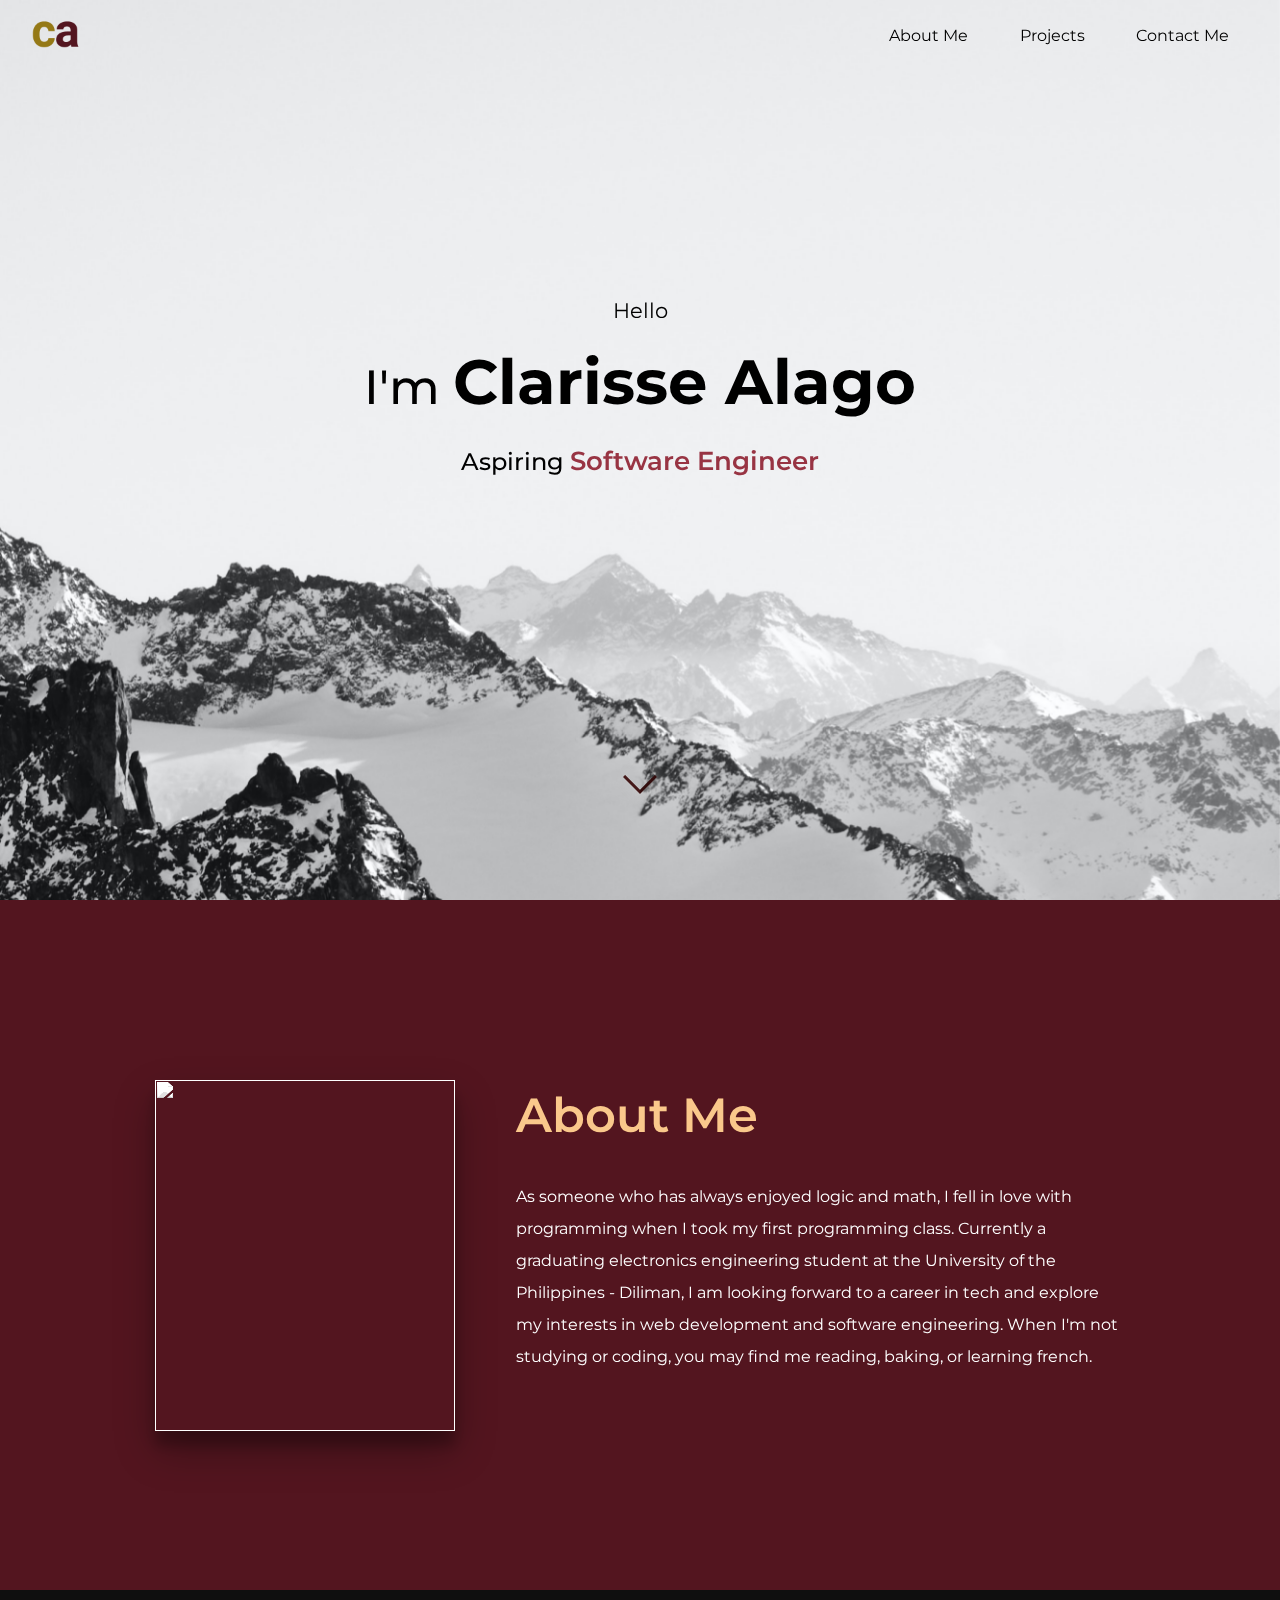
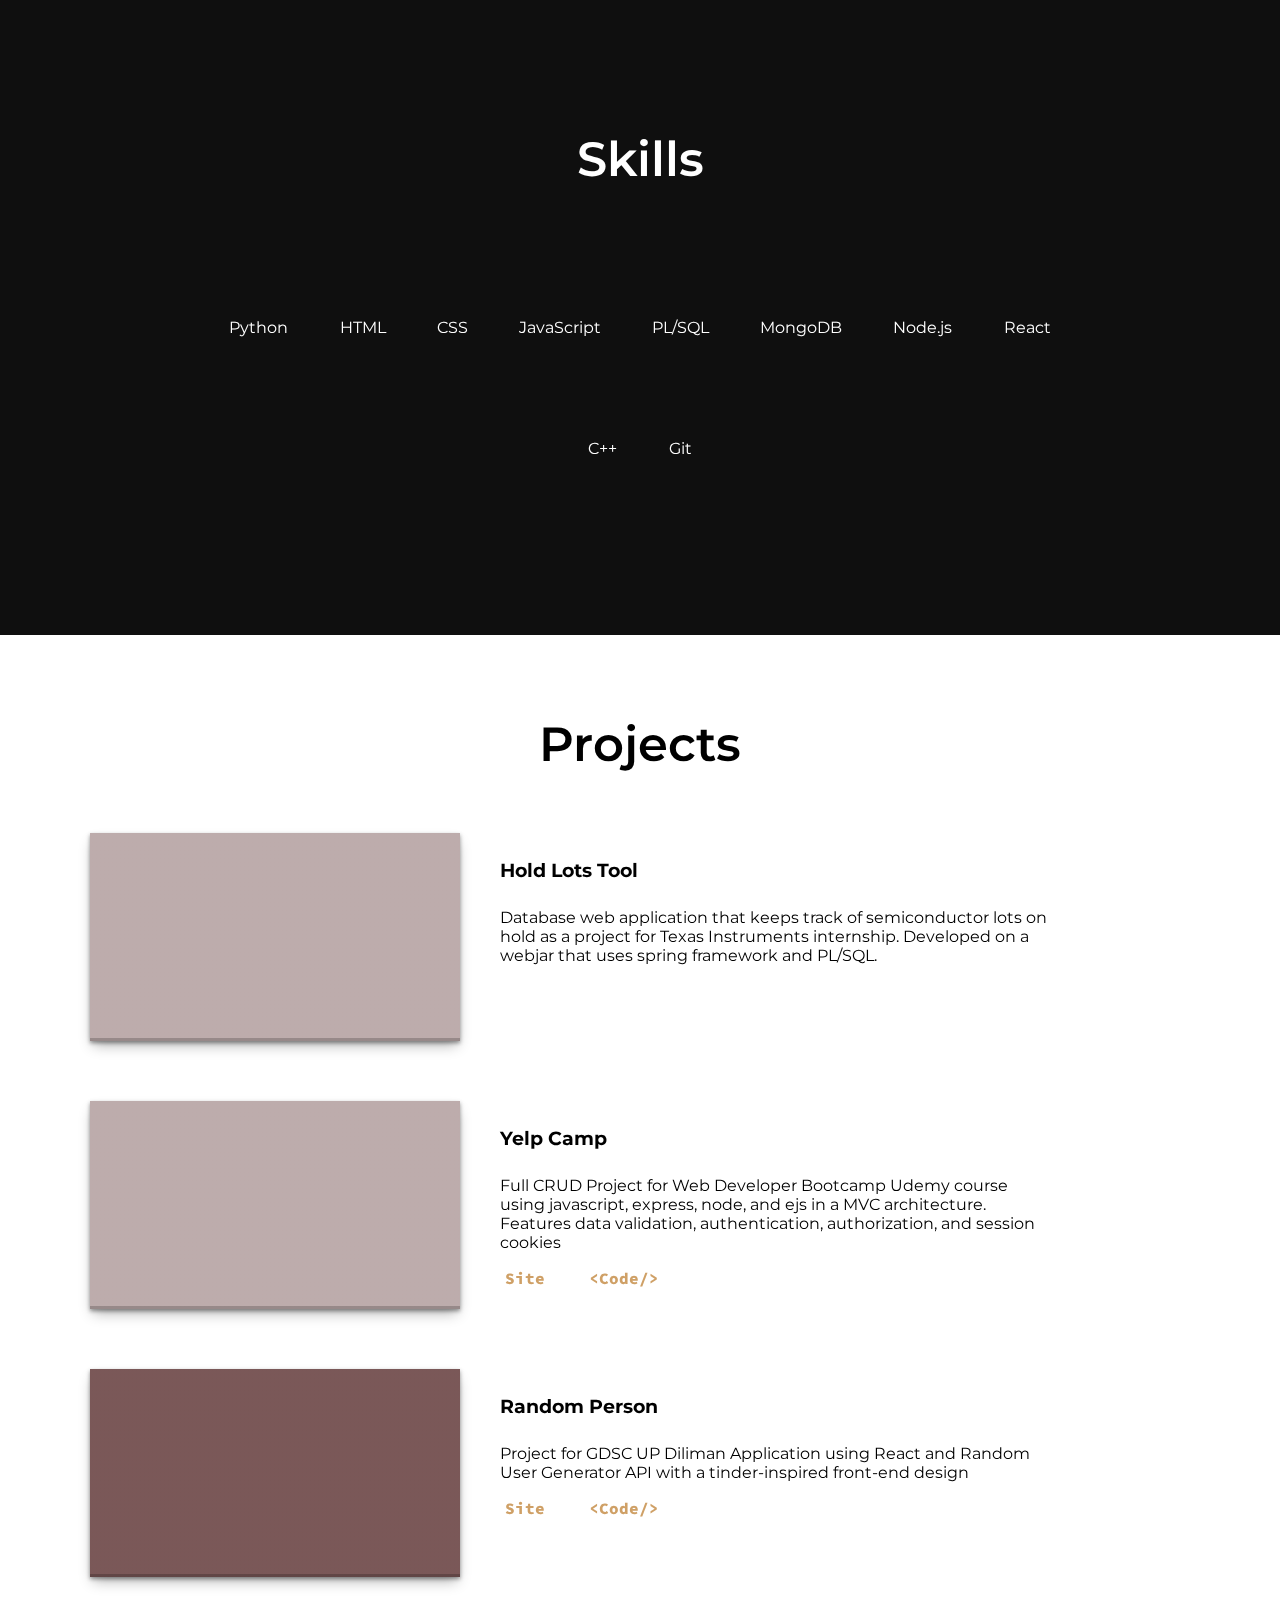
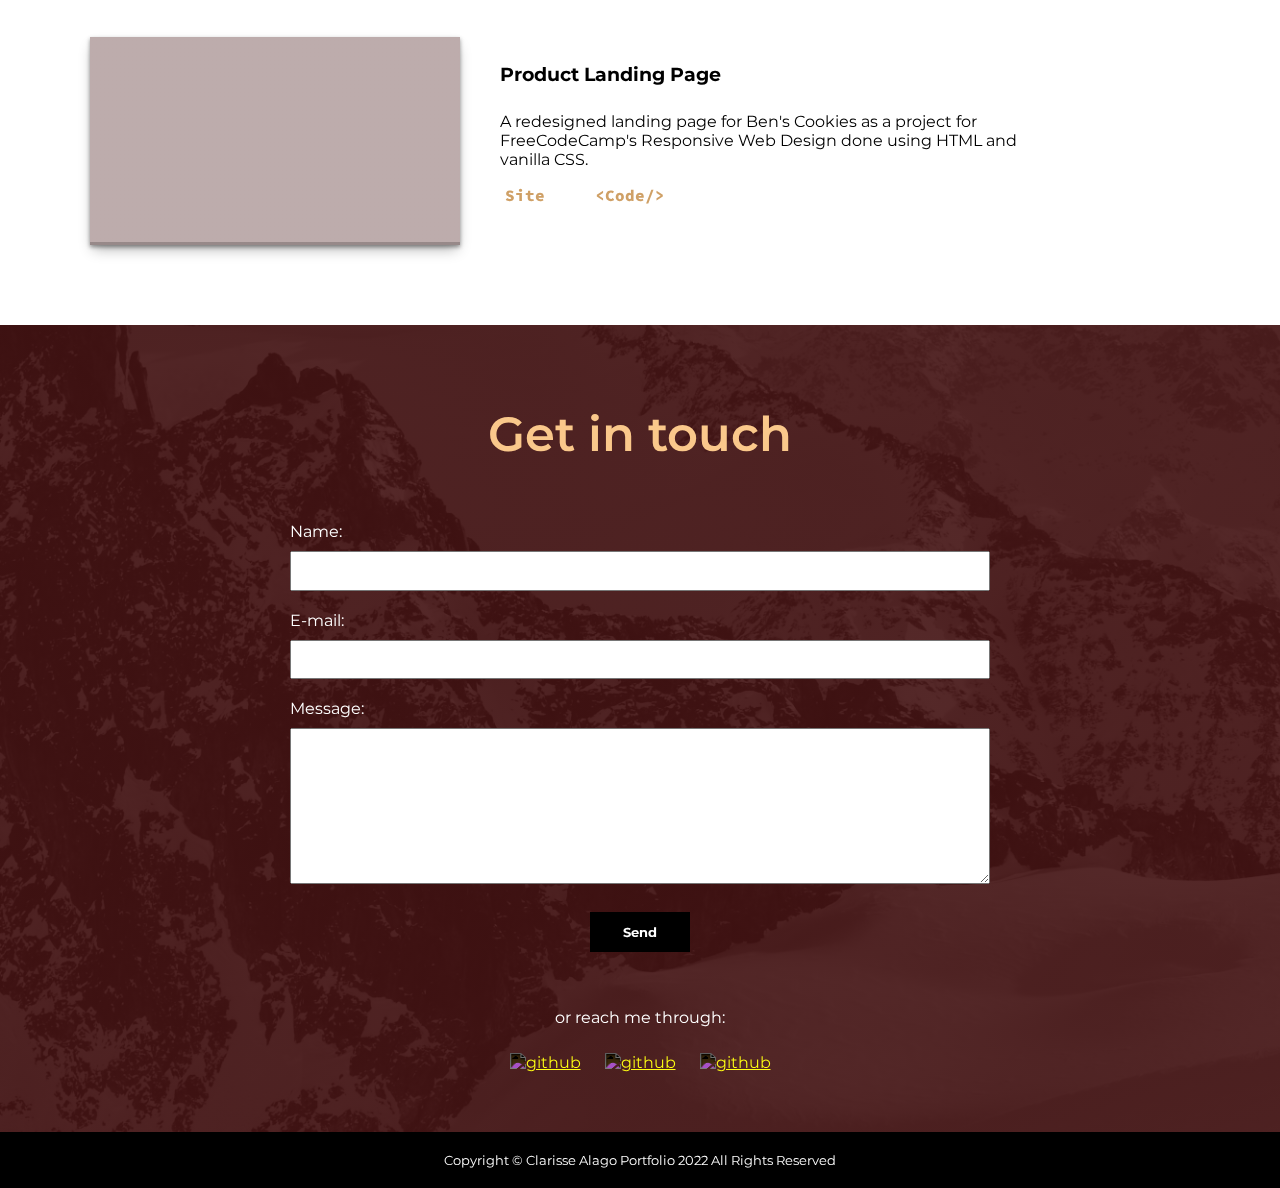
==== index.html @ f667397c "animation trial" ====
<!DOCTYPE html>
<html lang="en">
<head>
    <meta charset="UTF-8">
    <meta http-equiv="X-UA-Compatible" content="IE=edge">
    <meta name="viewport" content="width=device-width, initial-scale=1.0">

    <link rel="icon" href="imgs/logo.png">
    
    <link rel="stylesheet" href="style.css">
    
    <script src="https://cdn.jsdelivr.net/npm/vue/dist/vue.js"></script>
    <script src="https://unpkg.com/vue-observe-visibility/dist/vue-observe-visibility.min.js"></script>
    <link rel="stylesheet" href="https://cdnjs.cloudflare.com/ajax/libs/animate.css/3.7.2/animate.min.css">

    <title>Clarisse Alago</title>
    <script src="https://ajax.googleapis.com/ajax/libs/jquery/3.5.1/jquery.min.js"></script>
    <style>
        .visible { visibility: visible; }
        .invisible { visibility: hidden; }
    </style>
</head>
<body>
    
</div>
    
    <div id="loader" class="center"></div>
    <div id="welcome-img"></div>        
          <nav id="change">
            <a href="#welcome-section"><img src="imgs/logo.png" alt=""></a>
            <ul id="nav-links">
            
                <li><a href="#about-me" id ="#nav-recolor">About Me</a></li>
                <li><a href="#projects" >Projects</a></li>  
                <li><a href="#contact">Contact Me</a></li>
            </ul>
              
          </nav>



    <div id="welcome-section" class="main-div  ">
        <div class="text-wrapper flex-center text-center ">
            <p>Hello</p>
            <div  v-observe-visibility="{ callback: (isVisible, entry) => isViewableNow(isVisible, entry, 'a') }" :class="{ 'visible animated fadeIn': showAnimationFor.a, 'invisible': !showAnimationFor.a }">
            <h1 class="animate__animated animate__fadeIn" >I'm <strong>Clarisse Alago </strong></h1>
            <h3>Aspiring <span> Software Engineer </span> </h3>
        </div>
        </div>
        <a href="#about-me" id="arrow"><span id="span-arrow"></span></a> 
    </div>


    <div id="about-me" class="main-div flex-center">

        <div class="content-wrapper">

        <img src="imgs/me.png" alt="" id="about-pic">
        <div id="about-text">
            <h2> About Me </h2>
            <p>
                As someone who has always enjoyed logic and math, I fell in love with programming when I took my first programming class. Currently a graduating electronics engineering student at the University of the Philippines - Diliman, I am looking forward to a career in tech and explore my interests in web development and software engineering. When I'm not studying or coding, you may find me reading, baking, or learning french. 
            </p>
        </div>
        </div>
            

    </div>
    <div id="skills" class="main-div flex-center">
        <h2> Skills </h2>
        <div class="content-wrapper flex-center text-center">
        <div class="skill-card">
            <img src="imgs/python.png" alt="" class="skill-logo">
            <p>Python</p>
        </div>
        <div class="skill-card">
            <img src="imgs/html.png" alt="" class="skill-logo">
            <p>HTML</p>
        </div>
        <div class="skill-card">
            <img src="imgs/css.png" alt="" class="skill-logo">
            <p>CSS</p>
        </div>
        <div class="skill-card">
            <img src="imgs/javascript.png" alt="" class="skill-logo">
            <p>JavaScript</p>
        </div>
        <div class="skill-card">
            <img src="imgs/plsql.png" alt="" class="skill-logo">
            <p>PL/SQL</p>
        </div>
        <div class="skill-card">
            <img src="imgs/mongo.png" alt="" class="skill-logo">
            <p>MongoDB</p>
        </div>
        <div class="skill-card">
            <img src="imgs/nodejs.png" alt="" class="skill-logo">
            <p>Node.js</p>
        </div>
        <div class="skill-card">
            <img src="imgs/react.png" alt="" class="skill-logo">
            <p>React</p>
        </div>
        <div class="skill-card">
            <img src="imgs/cpp.png" alt="" class="skill-logo">
            <p>C++</p>
        </div>
        <div class="skill-card">
            <img src="imgs/git.png" alt="" class="skill-logo">
            <p>Git</p>
        </div>
    </div>

    </div>
    <div id="projects" class="main-div">
        <h2>Projects</h2>
        <div class="project-tile">
            <div class="project-pic" id="holdlots"></div>
           <!-- <img src="imgs/project/holdlots.PNG" alt="" class="project-photo"> -->
            
            <div class="project-desc">
                <h4> Hold Lots Tool </h4>
                <p> Database web application that keeps track of semiconductor lots on hold as a project for Texas Instruments internship. Developed on a webjar that uses spring framework and PL/SQL.</p>

            </div>
            
        </div>

        <div class="project-tile">
            <a href="https://sansrien-yelpcamp.herokuapp.com/" target="_blank" >
                <div class="project-pic" id="yelpcamp"></div>
                <!-- <img src="imgs/project/yelpcamp.PNG" class="project-photo" alt="">-->
            </a> 
            
            <div class="project-desc">
                <h4> Yelp Camp </h4>
                <p> Full CRUD Project for Web Developer Bootcamp Udemy course using javascript, express, node, and ejs in a MVC architecture. Features data validation, authentication, authorization, and session cookies </p>
                <a href="https://sansrien-yelpcamp.herokuapp.com/" class="project-link" target="_blank" > Site</a>
                <a href="https://github.com/sansrien/YelpCamp" class="project-link" target="_blank" > &lt;Code&#47;&gt; </a>
            </div>
            
        </div>

        <div class="project-tile">
            <a href="https://codepen.io/sansrien/full/xxLOOML"  target="_blank" >
                <div class="project-pic" id="randomperson"></div>
                <!-- <img src="imgs/project/randomperson.PNG" class="project-photo" alt=""> -->
            </a>
            
            <div class="project-desc">
                <h4> Random Person </h4>
                <p> Project for GDSC UP Diliman Application using React and Random User Generator API with a tinder-inspired front-end design  </p>
                <a href="https://sansrien-yelpcamp.herokuapp.com/" class="project-link" target="_blank" > Site</a>
                <a href="https://github.com/sansrien/tinder-random-person" class="project-link" target="_blank" > &lt;Code&#47;&gt; </a>

            </div>
            
        </div>

        <div class="project-tile">
            <a href="https://sansrien.github.io/landing-page/" target="_blank"  >
                <div class="project-pic" id="productlanding"></div>
                </a>
                <!-- <img src="imgs/project/productlanding.PNG"  class="project-photo" alt=""></a> -->
            
            <div class="project-desc">
                <h4> Product Landing Page </h4>
                <p> A redesigned landing page for Ben's Cookies as a project for FreeCodeCamp's Responsive Web Design done using HTML and vanilla CSS.  </p>
                <a href="https://sansrien.github.io/landing-page/" class="project-link" target="_blank" > Site </a>
                <a href="https://github.com/sansrien/landing-page" class="project-link" target="_blank" > &lt;Code&#47;&gt;</a>
            </div>
            
        </div>


        
    </div>
    <div id="contact" class="main-div flex-center" >
        <h2> Get in touch</h2>

        <form action="https://formspree.io/f/mrgjkyno" method="post">
            <div class="form-q">
            <label for="name">Name:</label>
            <input type="text" name="name" id="name" class="on-focus">
            </div>
            <div class="form-q">
            <label for="email">E-mail:</label>
            <input type="email" name="email" id="email" class="on-focus">
        </div>
        <div class="form-q" id="form-message">
            <label for="message"> Message:</label>
            <textarea name="message" id="message" cols="30" rows="10" class="on-focus"></textarea>
        </div>

        <button> Send </button>
    

        </form>
        <p> or reach me through:</p>
        <div>
            <a href="https://www.linkedin.com/in/clarissealago" target="_blank"><img class="logo" src="imgs/linkedin.png" alt="github"></a>
            <a href="https://github.com/sansrien" target="_blank"><img class="logo" src="imgs/github.png" alt="github"></a>
            <a href="mailto:clarissealago@gmail.com" target="_blank"><img class="logo" src="imgs/mail.png" alt="github"></a>
        
        </div>
        <footer> Copyright © Clarisse Alago Portfolio 2022 All Rights Reserved</footer>
        </div>
    
    <script src="https://ajax.googleapis.com/ajax/libs/jquery/3.5.1/jquery.min.js"></script>
    <script src="index.js"></script>
    <script src="animation.js"></script>

</body>
</html>
---- style.css ----
@import url('https://fonts.googleapis.com/css2?family=Montserrat:ital,wght@0,300;0,400;0,500;0,600;0,700;0,800;1,400;1,500;1,600;1,700;1,800&display=swap');
@import url('https://fonts.googleapis.com/css2?family=Source+Code+Pro:wght@500;600;700;800&display=swap');
html{
    scroll-behavior: smooth;
}
body{
    display: block;
    font-family: 'Montserrat', sans-serif;
    margin: 0;
    padding: 0;
}
.main-div{
    display: flex;
    flex-direction: column;
    align-items: center;
    min-height: 100vh;
}
.flex-center{
    display: flex;
    flex-direction: column;
    justify-content: center;
    align-items: center;
}
.text-center{
    text-align: center;
}
img{
    max-width: 100%;
}
#loader {
    border: 12px solid #f3f3f3;
    border-radius: 50%;
    border-top: 12px solid #444444;
    width: 70px;
    height: 70px;
    animation: spin 1s linear infinite;
    z-index: 1000;
}
  
@keyframes spin {
    100% {
        transform: rotate(360deg);
    }
}
  
.center {
    position: absolute;
    top: 0;
    bottom: 0;
    left: 0;
    right: 0;
    margin: auto;
}


nav {
    position: fixed;
    top: 0;
    width: 100vw;
    max-height: 30px;
    padding-top: 20px;
    display: flex;
    justify-content: space-between;
    align-items: center;
    
  }
nav ul{
    display: flex;
    justify-content: flex-end;
    align-items: center;
}
nav li{
    list-style-type: none;
    margin-right: 4vw;
    
}
nav a{
    color: black;
    text-decoration: none;
    font-weight: 7600;
}
nav a:hover{
    border-bottom: #d1bb7f 5px solid;
}
nav img{
    max-height: 50px;
    align-self: flex-start;
    margin-left: 30px;
}




#welcome-section{
    /* background-image: url("imgs/bg1.jpg");
    background-position-y: 10%;
    background-size: 2000px;
    background-repeat: no-repeat; */
    color:black;
    /* background-size: cover;  */

}
    #welcome-section .text-wrapper{
        margin-top: 27vh;
    }
    #welcome-section p{
        margin-top: 10%;
        font-weight: 400;
        font-size: 1.3em;
    }
    h1{
        margin-top:0;
        margin-bottom: 0;
        font-size: 3em;
        font-weight: 500;
    }
    h1 strong{
        font-size:1.3em;
    }
    h3{
        font-weight: 500;
        font-size: 1.5em;
    }
    h3 span{
        font-weight: 600;
        font-size: 1.1em;
        color:rgb(207, 160, 102);
        color:#983443;
    }
    #welcome-img{
        position: fixed;
        right: 0;
        left: 0;
        top: 0;
        width: 100vw;
        height: 100vh;
        background-image: url("imgs/bg1.jpg");
        background-position-y: 10%;
        background-size: 2000px;
         background-repeat: no-repeat;
         z-index: -1;
      }
h2{
    font-size: 3em;
    font-weight:600 ;
}
    #arrow{
        margin-top: 85vh;
        color:white;
        position: absolute;
    }

    #span-arrow {
        position: absolute;
        width: 24px;
        height: 24px;
        margin-left: -12px;
        border-left: 3px solid rgb(68, 24, 24);
        border-bottom: 3px solid rgb(51, 13, 13);
        -webkit-transform: rotate(-45deg);
        transform: rotate(-45deg);
        box-sizing: border-box;
        box-shadow: rgba(204, 204, 204, 0.644) 0px 4px 12px;
    }
    #arrow:hover{
        margin-top: 84.5vh;
    }






#about-me{
    background-color:#53151f;
    color: white;
    min-height: 70vh;
    padding:20px;
    margin-bottom: 0;
    border: #53151f solid 10px;

}
    #about-me .content-wrapper{
        display: flex;
        flex-direction: row;
        justify-content: center;
        flex-wrap: wrap;

    }
    #about-me h2{
        margin-bottom: 50px;
        color: rgb(250, 200, 139);
    }
    #about-pic{
        width: 300px;
        height: 351px;
        margin-right: 5%;
        margin-top: 20px;
        box-shadow: rgba(0, 0, 0, 0.3) 0px 19px 38px, rgba(0, 0, 0, 0.22) 0px 15px 12px;
        filter: brightness(150%) grayscale(100) contrast(110%);
    }
    #about-pic:hover{
        filter: none;
    }
    #about-text{
        width: 50%;
        line-height: 200%;
        margin-top: 0;
    }

#skills{
    background-color: rgb(15, 15, 15);
    margin-top: 0;
    justify-content: start;
    color: white;
    padding-top: 100px;
    max-height: 100vh;
    min-height: 0;
    padding-bottom: 15vh;
    
}
    #skills .content-wrapper{
        margin-top: 30px;
        flex-direction: row;
        flex-wrap: wrap;
        padding: 0 20vh;
        max-height: 80vh;
    }
    .skill-card{
        max-width:120px;
        margin: 2vw;
        flex-shrink: 5;
    }
    .skill-logo{
        filter: sepia(100);
    }
    .skill-card:hover{
        max-width:130px;
    }
    .skill-logo:hover{
        filter: none;
    }

#projects{
    color: black;
    padding-top: 20px;
    background-color: white;
    /* align-items: flex-start; */
    padding:40px;
}
    #projects h2{
        align-self: center;
    }

    #projects h4{
        font-size: larger;
    }
    .project-tile{
        display: flex;
        max-width: 1100px;
        margin: 20px;
        margin-bottom: 40px;
        flex-wrap: wrap;
    }

    .project-photo{
        max-width:370px;
        margin-right: 40px;
        box-shadow: rgba(0, 0, 0, 0.4) 0px 2px 4px, rgba(0, 0, 0, 0.3) 0px 7px 13px -3px, rgba(0, 0, 0, 0.2) 0px -3px 0px inset;
    }
    .project-pic{
        min-width:370px;
        min-height:208px;
        margin-right: 40px;
        box-shadow: rgba(0, 0, 0, 0.4) 0px 2px 4px, rgba(0, 0, 0, 0.3) 0px 7px 13px -3px, rgba(0, 0, 0, 0.2) 0px -3px 0px inset;

    }
    .project-pic:hover{
        min-width: 450px;
        min-height:253px;
        flex-shrink: 2;
    }
    #holdlots{
        background:linear-gradient(0deg, rgba(66, 17, 17, 0.35),rgba(66, 17, 17, 0.35)), url("imgs/project/holdlots.PNG");
        background-size: cover;
    }
    #holdlots:hover{
        background:url("imgs/project/holdlots.PNG");
        background-size: cover;
    }

    #yelpcamp{
        background:linear-gradient(0deg, rgba(66, 17, 17, 0.35),rgba(66, 17, 17, 0.35)), url("imgs/project/yelpcamp.PNG");
        background-size: cover;
    }
    #yelpcamp:hover{
        background:url("imgs/project/yelpcamp.PNG");
        background-size: cover;
    }

    #randomperson{
        background:linear-gradient(0deg, rgba(66, 17, 17, 0.7),rgba(66, 17, 17, 0.7)), url("imgs/project/randomperson.PNG");
        background-size: cover;
    }
    #randomperson:hover{
        background:url("imgs/project/randomperson.PNG");
        background-size: cover;
    }
    #productlanding{
        background:linear-gradient(0deg, rgba(66, 17, 17, 0.35),rgba(66, 17, 17, 0.35)), url("imgs/project/productlanding.PNG");
        background-size: contain;
        background-position: center;
        background-repeat: no-repeat;
    }
    #productlanding:hover{
        background:url("imgs/project/productlanding.PNG");
        background-size: cover;
        background-position: center;
        background-repeat: no-repeat;
    }

    .project-photo:hover{
        border:#d1bb7f solid 10px;
    }
    .project-desc{
        max-width: 50%;
        min-width: 20%;
    }
    .project-link{
        text-decoration: none;
        font-family: 'Source Code Pro', monospace;
        font-weight: 800;
        margin-right: 30px;
        /* color: #b93e51; */
        color:rgb(207, 160, 102);
        padding:5px;
        
        
    }
    .project-link:hover{
        border-radius: 10px;
        background-color: rgba(219, 217, 217, 0.336);
    }

#contact{
    background:linear-gradient(0deg, rgba(66, 17, 17, 0.9), rgba(66, 17, 17, 0.9)), url("imgs/bg1.jpg");
    background-position-y: 50%;
    background-size: 2000px;
    background-repeat: no-repeat;
    color:white;
    justify-content: space-between;
    min-height: 80vh;
    padding-top: 40px;

}
#contact h2{
    color: rgb(250, 200, 139);
}

form{
    display: flex;
    flex-direction: column;
    justify-content:space-evenly ;
    width:700px;
}
.form-q{
    display: flex;
    flex-direction: column;
    margin-top:20px;
}
label{
    margin-bottom: 10px;
}
input{
    height:2.5em;
}
.on-focus:focus{
    outline-color:rgb(194, 126, 42);
}
button{
    margin-top: 28px;
    width: 100px;
    align-self: center;
    margin-bottom: 40px;
    border-radius: 0;
    border: none;
    padding: 12px;
    font-family: 'Montserrat', sans-serif;
    font-weight: 700;
    background-color: black;
    color: white;
}

button:hover{
    cursor: pointer;
    background-color: white;
    color: #53151f;
}

.logo{
    width: 50px;
    margin: 10px;
    filter: invert(100);
  }
  
  .logo:hover{
    filter: none;
  }

  footer{
      margin-top: 50px;
      padding-top: 20px;
      text-align: center;
      padding-bottom: 20px;
      font-size: smaller;
      background-color: black;
      width: 100vw;


  }
@media screen and (max-width:1200px) {
    #skills .content-wrapper{
        padding: 0;
    }
    .skill-card{
        max-width:100px;
        
    
    }
    .skill-card:hover{
        max-width:110px;
    }
}
@media screen and (max-width: 950px) {

    .project-pic{
        min-width:250px !important; 
        margin-right: 20px;
    }
    form{
        width: 300px;
    }
}

@media screen and (max-width: 700px) {
    #projects{
        display: flex;
        justify-content: center;
        align-items: center;
    }
    .project-tile{
        align-self: center;
        flex-direction: column;
        justify-content: center;
    }
    .project-photo{
        min-height:140px !important;
    }
    .project-desc{
        max-width: 95vw !important;
    }
    #about-text{
        text-align: center;
        width:90%;
        line-height: 120%;
    }
    #about-text p{
        font-size: 0.93em;
        text-align: justify;
    }
    #about-pic{
        max-width: 200px !important;
        max-height: 234px !important;
    }  
}
@media screen and (max-width:650px) {
    #skills .content-wrapper{
        padding: 0;
    }
    .skill-card{
        max-width:65px;
    }
    .skill-card:hover{
        max-width:100px;
    }
}
@media screen and (max-width: 600px) {
    h1{
        font-size: 1.8em;
    }

    #welcome-section h3{
        font-size: 1em;
    }
    #hello{
        font-size: 1em;
    }
    h2{
        font-size: 2em;
    }
}
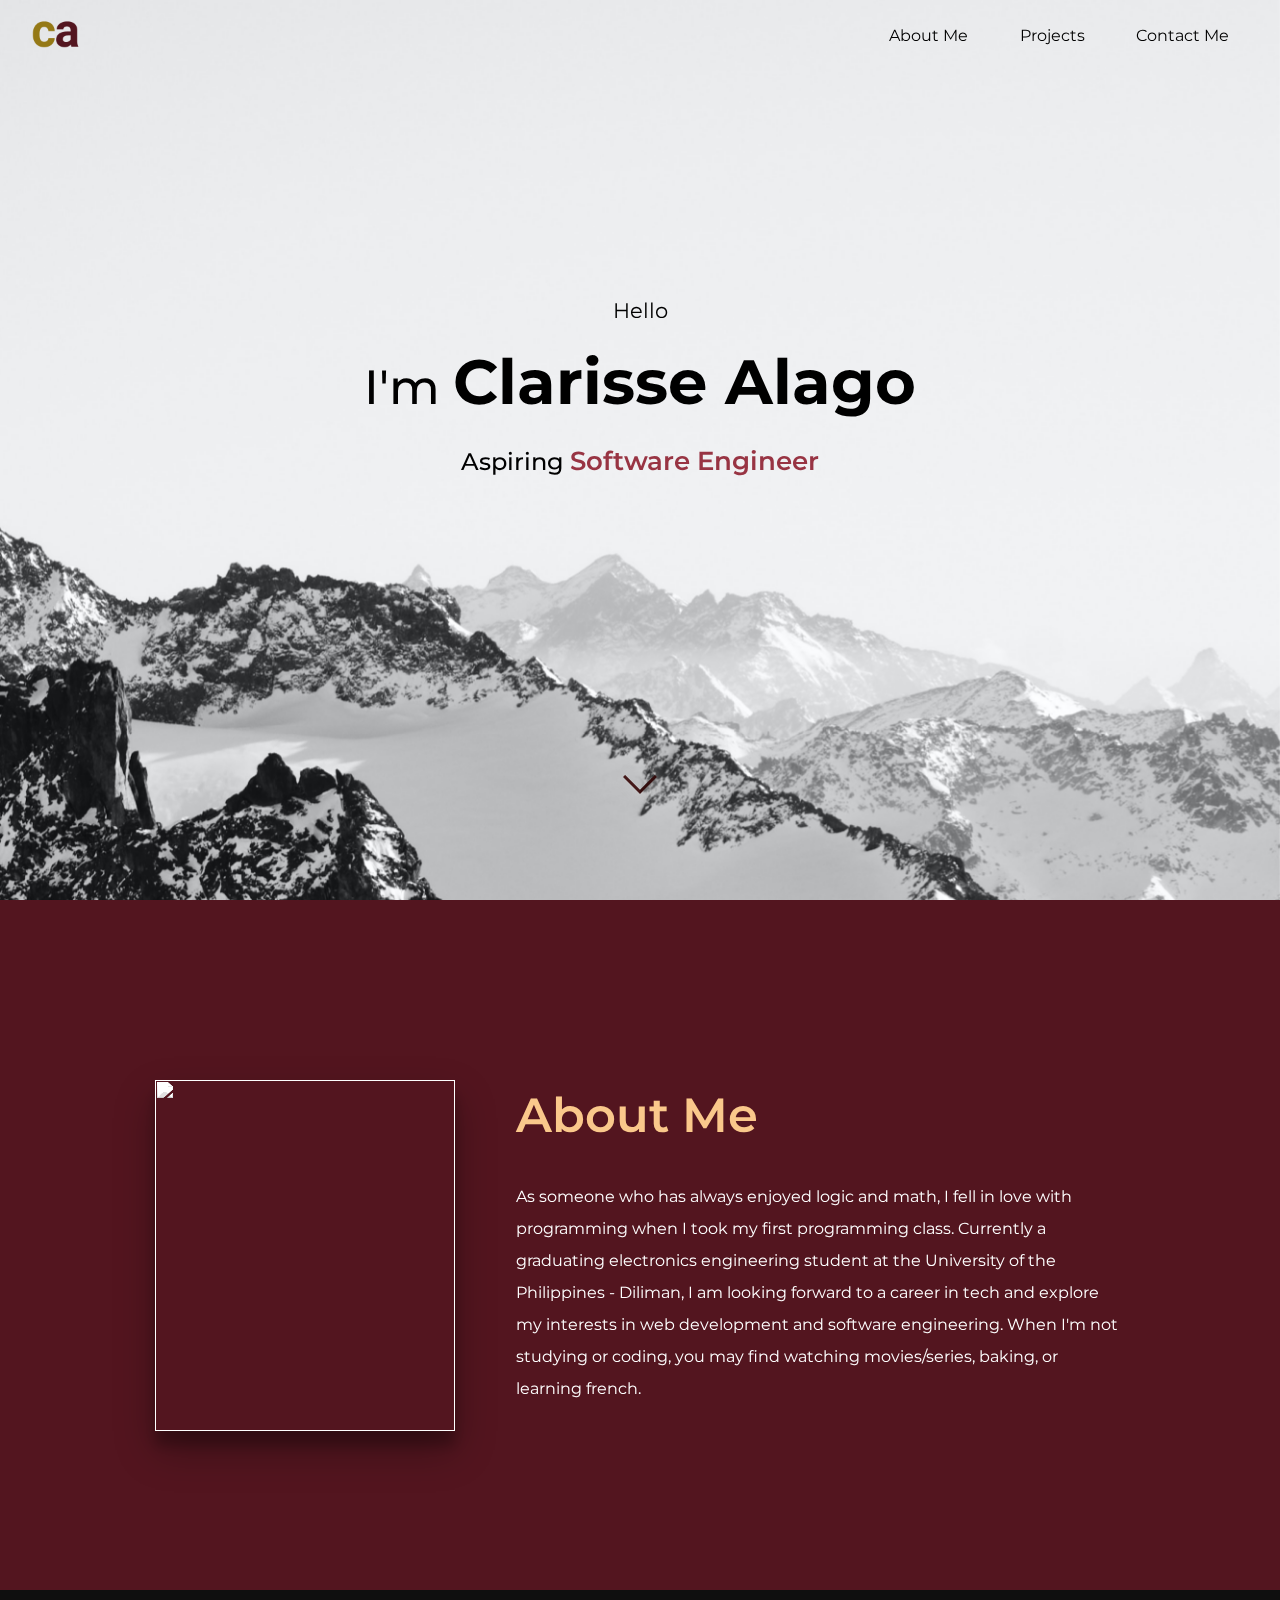
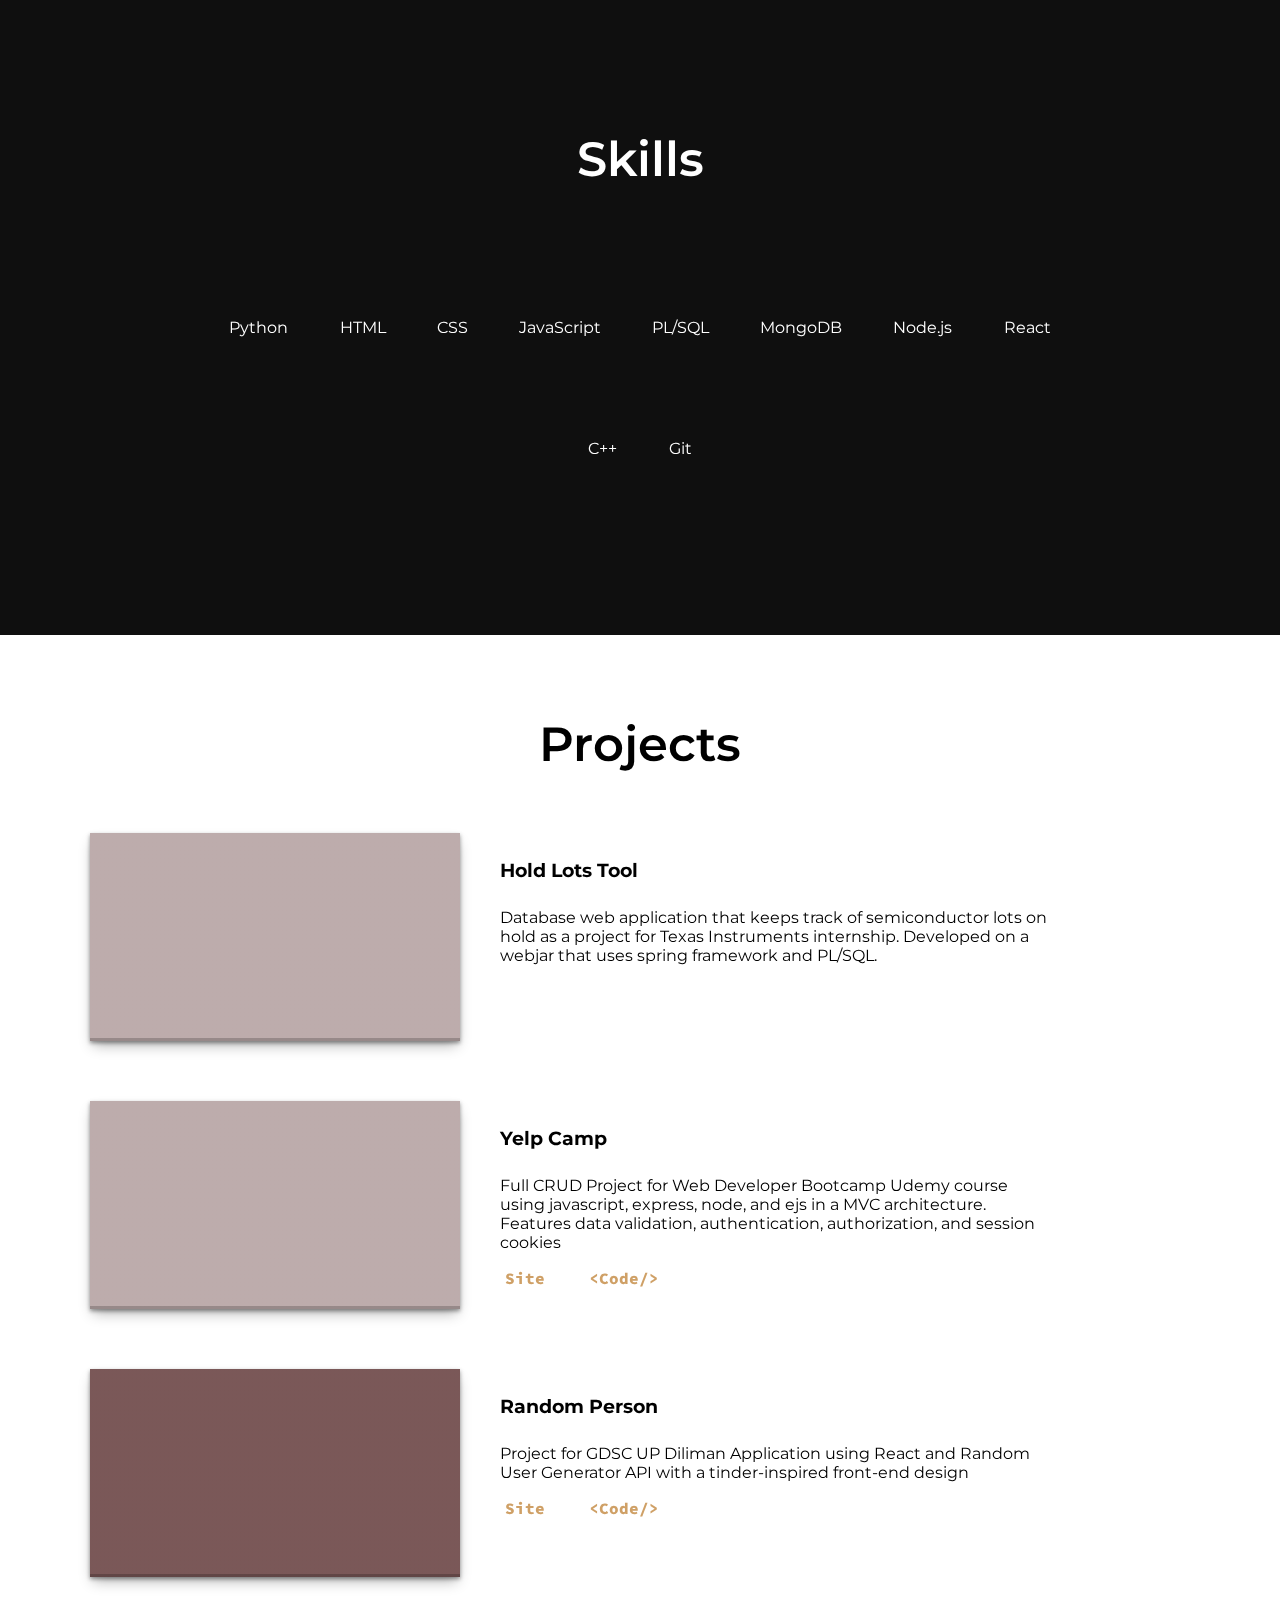
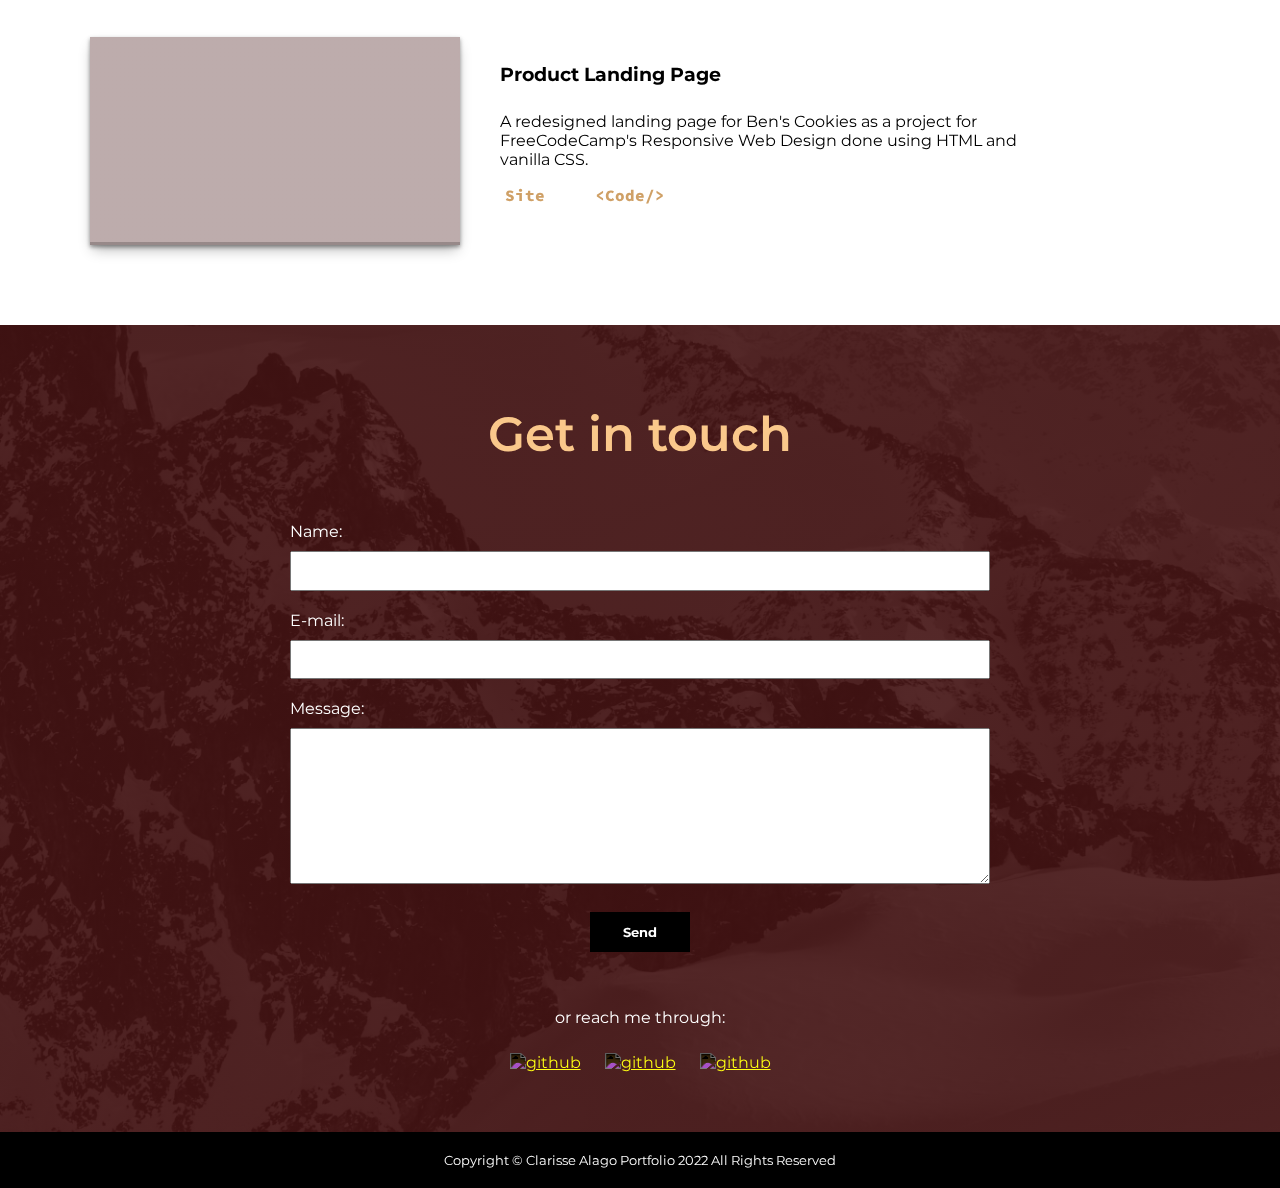
==== commit 20e4e1ed: "animations" ====
--- a/index.html
+++ b/index.html
@@ -12,9 +12,10 @@
     <script src="https://cdn.jsdelivr.net/npm/vue/dist/vue.js"></script>
     <script src="https://unpkg.com/vue-observe-visibility/dist/vue-observe-visibility.min.js"></script>
     <link rel="stylesheet" href="https://cdnjs.cloudflare.com/ajax/libs/animate.css/3.7.2/animate.min.css">
-
+    <link rel="stylesheet" href="animationextra.css">
     <title>Clarisse Alago</title>
     <script src="https://ajax.googleapis.com/ajax/libs/jquery/3.5.1/jquery.min.js"></script>
+    <script src="loader.js"></script>
     <style>
         .visible { visibility: visible; }
         .invisible { visibility: hidden; }
@@ -23,8 +24,9 @@
 <body>
     
 </div>
-    
+    <div id="loader-container">
     <div id="loader" class="center"></div>
+    </div>
     <div id="welcome-img"></div>        
           <nav id="change">
             <a href="#welcome-section"><img src="imgs/logo.png" alt=""></a>
@@ -55,11 +57,11 @@
 
         <div class="content-wrapper">
 
-        <img src="imgs/me.png" alt="" id="about-pic">
-        <div id="about-text">
+        <img src="imgs/me.png" alt="" id="about-pic" v-observe-visibility="{ callback: (isVisible, entry) => isViewableNow(isVisible, entry, 'a'), once:true }" :class="{ 'visible animated fadeInLeft': showAnimationFor.a, 'invisible': !showAnimationFor.a }">
+        <div id="about-text" v-observe-visibility="{ callback: (isVisible, entry) => isViewableNow(isVisible, entry, 'a'), once:true }" :class="{ 'visible animated fadeInRight': showAnimationFor.a, 'invisible': !showAnimationFor.a }">
             <h2> About Me </h2>
             <p>
-                As someone who has always enjoyed logic and math, I fell in love with programming when I took my first programming class. Currently a graduating electronics engineering student at the University of the Philippines - Diliman, I am looking forward to a career in tech and explore my interests in web development and software engineering. When I'm not studying or coding, you may find me reading, baking, or learning french. 
+                As someone who has always enjoyed logic and math, I fell in love with programming when I took my first programming class. Currently a graduating electronics engineering student at the University of the Philippines - Diliman, I am looking forward to a career in tech and explore my interests in web development and software engineering. When I'm not studying or coding, you may find watching movies/series, baking, or learning french. 
             </p>
         </div>
         </div>
@@ -68,7 +70,7 @@
     </div>
     <div id="skills" class="main-div flex-center">
         <h2> Skills </h2>
-        <div class="content-wrapper flex-center text-center">
+        <div class="content-wrapper flex-center text-center" v-observe-visibility="{ callback: isViewableNow, once: true }" :class="{ 'visible animated fadeIn': showAnimation, 'invisible': !showAnimation }">
         <div class="skill-card">
             <img src="imgs/python.png" alt="" class="skill-logo">
             <p>Python</p>
@@ -114,7 +116,7 @@
     </div>
     <div id="projects" class="main-div">
         <h2>Projects</h2>
-        <div class="project-tile">
+        <div class="project-tile" v-observe-visibility="{ callback: (isVisible, entry) => isViewableNow(isVisible, entry, 'a'), once:true }" :class="{ 'visible animated slideInRight': showAnimationFor.a, 'invisible': !showAnimationFor.a }">
             <div class="project-pic" id="holdlots"></div>
            <!-- <img src="imgs/project/holdlots.PNG" alt="" class="project-photo"> -->
             
@@ -126,7 +128,7 @@
             
         </div>
 
-        <div class="project-tile">
+        <div class="project-tile" v-observe-visibility="{ callback: (isVisible, entry) => isViewableNow(isVisible, entry, 'b'), once:true }" :class="{ 'visible animated slideInLeft': showAnimationFor.b, 'invisible': !showAnimationFor.b }">
             <a href="https://sansrien-yelpcamp.herokuapp.com/" target="_blank" >
                 <div class="project-pic" id="yelpcamp"></div>
                 <!-- <img src="imgs/project/yelpcamp.PNG" class="project-photo" alt="">-->
@@ -141,7 +143,7 @@
             
         </div>
 
-        <div class="project-tile">
+        <div class="project-tile"  v-observe-visibility="{ callback: (isVisible, entry) => isViewableNow(isVisible, entry, 'c'), once:true }" :class="{ 'visible animated slideInRight': showAnimationFor.c, 'invisible': !showAnimationFor.c }">
             <a href="https://codepen.io/sansrien/full/xxLOOML"  target="_blank" >
                 <div class="project-pic" id="randomperson"></div>
                 <!-- <img src="imgs/project/randomperson.PNG" class="project-photo" alt=""> -->
@@ -157,7 +159,7 @@
             
         </div>
 
-        <div class="project-tile">
+        <div class="project-tile" v-observe-visibility="{ callback: (isVisible, entry) => isViewableNow(isVisible, entry, 'd'), once:true }" :class="{ 'visible animated slideInLeft': showAnimationFor.d, 'invisible': !showAnimationFor.d }">
             <a href="https://sansrien.github.io/landing-page/" target="_blank"  >
                 <div class="project-pic" id="productlanding"></div>
                 </a>
@@ -176,9 +178,9 @@
         
     </div>
     <div id="contact" class="main-div flex-center" >
-        <h2> Get in touch</h2>
-
-        <form action="https://formspree.io/f/mrgjkyno" method="post">
+        <h2 v-observe-visibility="{ callback: isViewableNow, once: true }" :class="{ 'visible animated fadeIn': showAnimation, 'invisible': !showAnimation }"> Get in touch</h2>
+
+        <form action="https://formspree.io/f/mrgjkyno" method="post" v-observe-visibility="{ callback: isViewableNow, once: true }" :class="{ 'visible animated fadeIn': showAnimation, 'invisible': !showAnimation }">
             <div class="form-q">
             <label for="name">Name:</label>
             <input type="text" name="name" id="name" class="on-focus">
--- a/style.css
+++ b/style.css
@@ -26,6 +26,11 @@
 }
 img{
     max-width: 100%;
+}
+#loader-container{
+    width: 100vw;
+    height:100vh;
+    background-color: white;
 }
 #loader {
     border: 12px solid #f3f3f3;
--- a/animationextra.css
+++ b/animationextra.css
@@ -0,0 +1,10 @@
+.fadeInLeft{
+    -webkit-animation-duration: 0.8s;
+}
+
+.fadeInRight{
+    -webkit-animation-duration: 0.8s;
+}
+#contact .fadeIn{
+    -webkit-animation-delay: 1s;
+}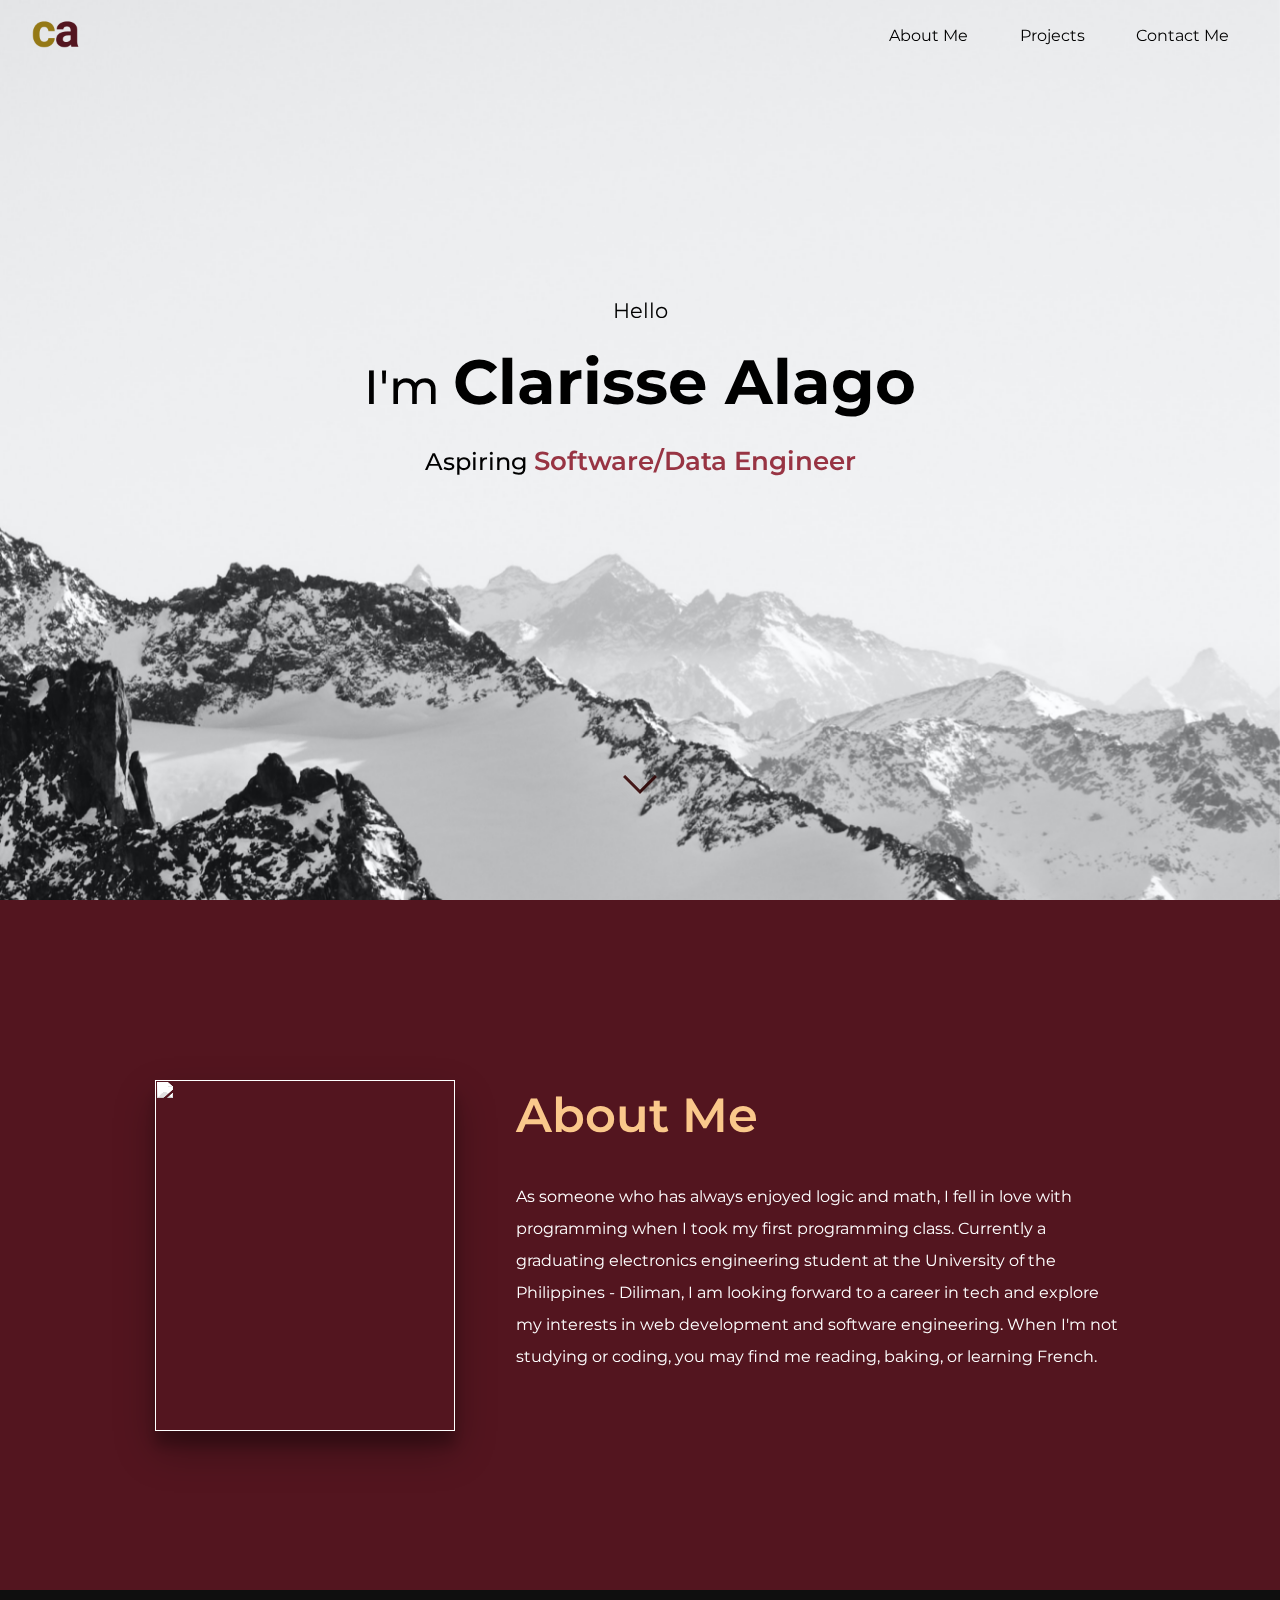
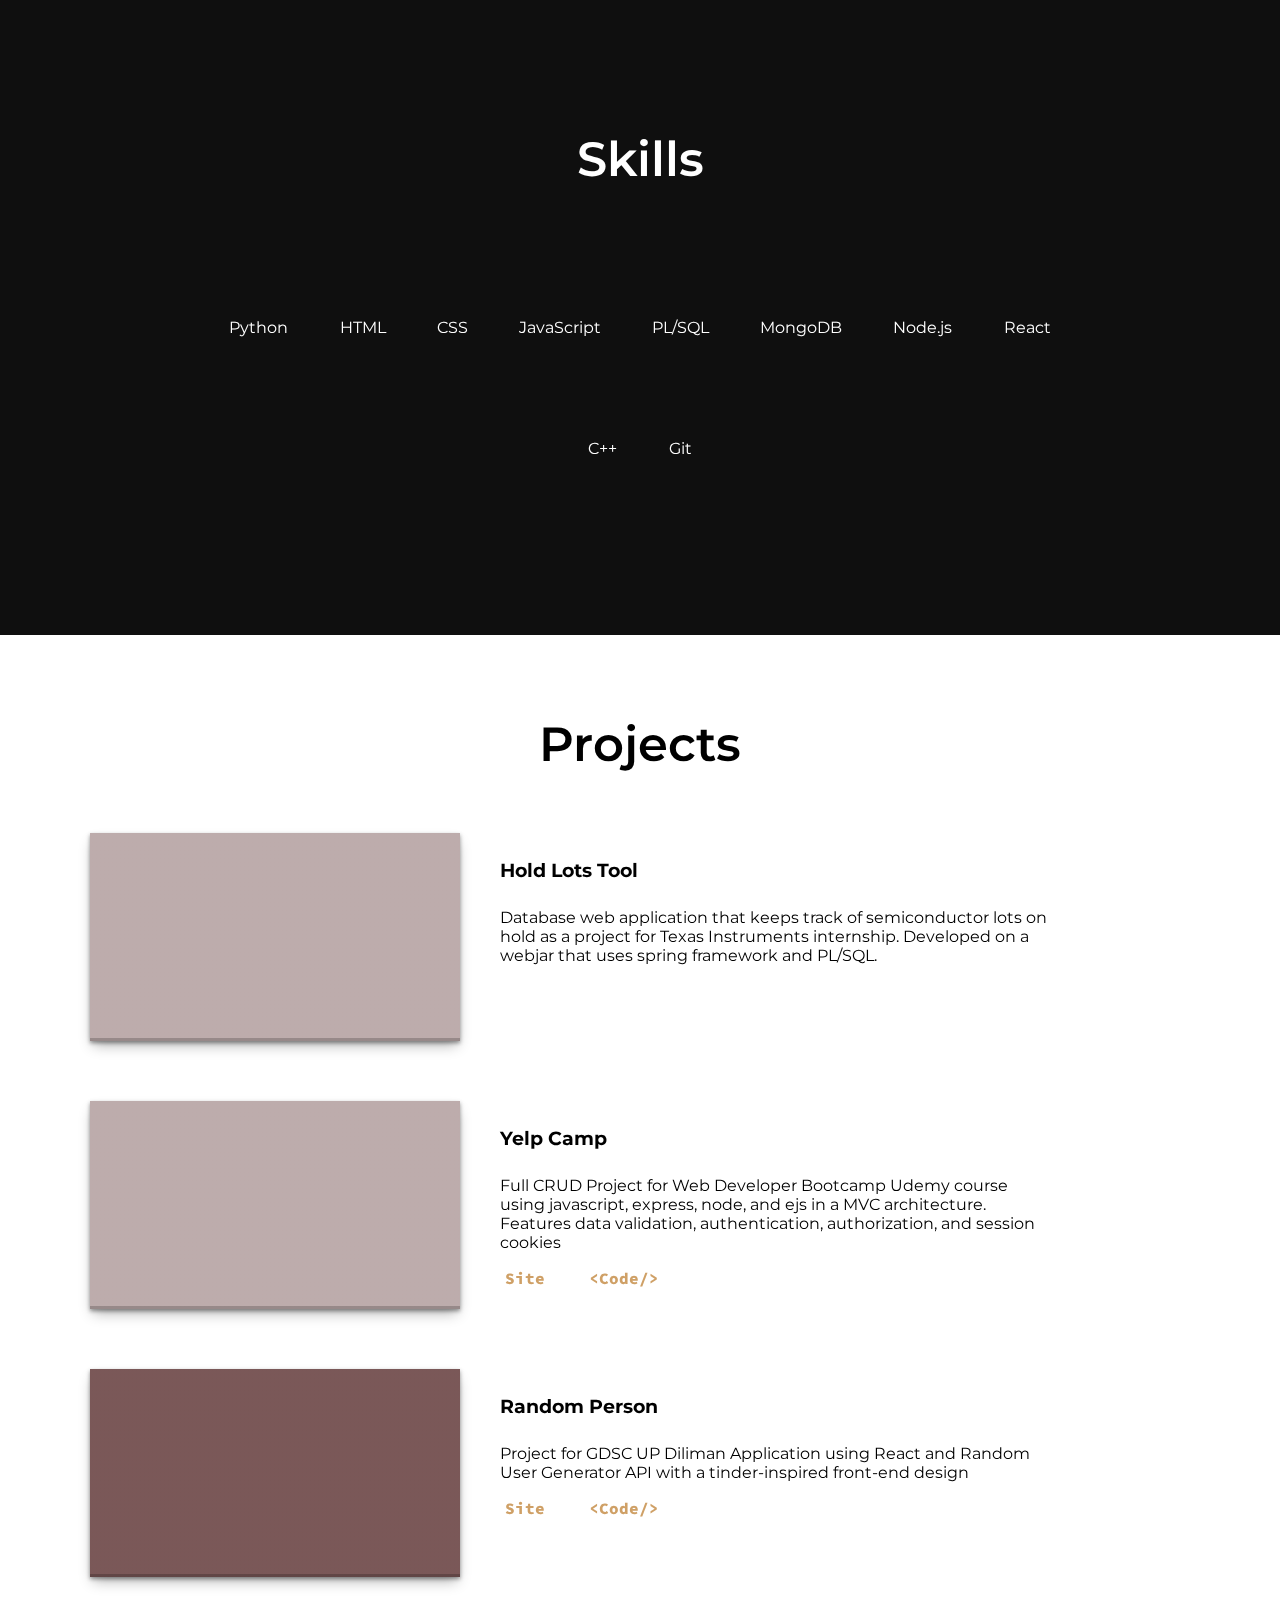
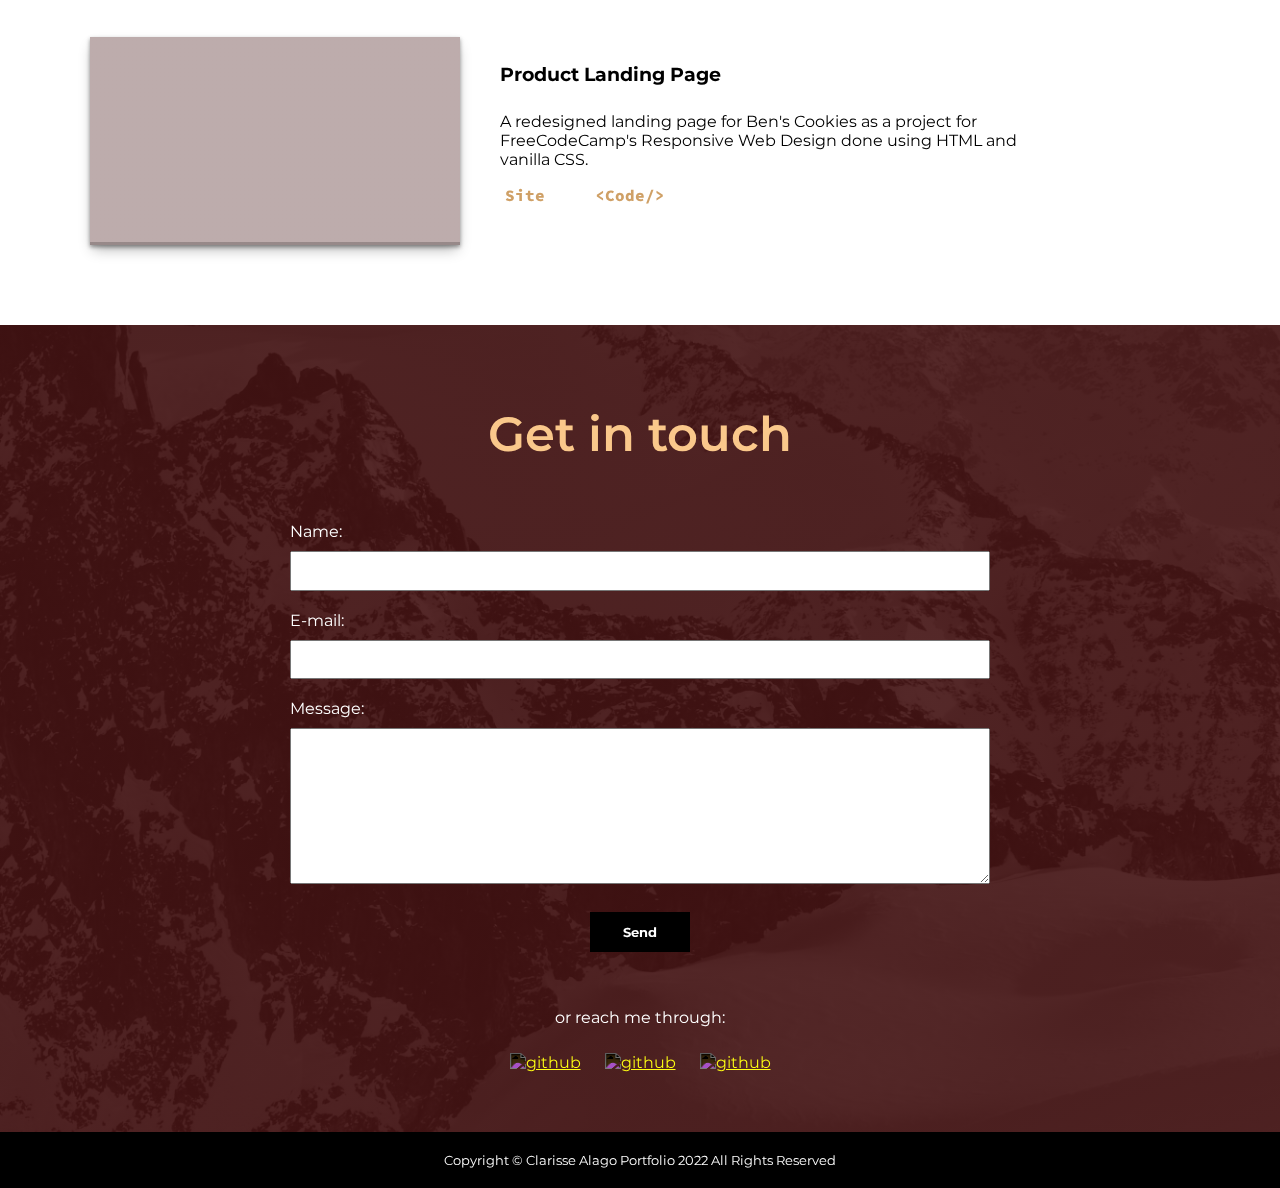
==== commit a9a9e841: "Update index.html" ====
--- a/index.html
+++ b/index.html
@@ -4,7 +4,7 @@
     <meta charset="UTF-8">
     <meta http-equiv="X-UA-Compatible" content="IE=edge">
     <meta name="viewport" content="width=device-width, initial-scale=1.0">
-
+    <meta name="description" content="Portfolio Website by Clarisse Alago ">
     <link rel="icon" href="imgs/logo.png">
     
     <link rel="stylesheet" href="style.css">
@@ -15,7 +15,7 @@
     <link rel="stylesheet" href="animationextra.css">
     <title>Clarisse Alago</title>
     <script src="https://ajax.googleapis.com/ajax/libs/jquery/3.5.1/jquery.min.js"></script>
-    <script src="loader.js"></script>
+    <script src="javascript/loader.js"></script>
     <style>
         .visible { visibility: visible; }
         .invisible { visibility: hidden; }
@@ -46,7 +46,7 @@
             <p>Hello</p>
             <div  v-observe-visibility="{ callback: (isVisible, entry) => isViewableNow(isVisible, entry, 'a') }" :class="{ 'visible animated fadeIn': showAnimationFor.a, 'invisible': !showAnimationFor.a }">
             <h1 class="animate__animated animate__fadeIn" >I'm <strong>Clarisse Alago </strong></h1>
-            <h3>Aspiring <span> Software Engineer </span> </h3>
+            <h3>Aspiring <span> Software/Data Engineer </span> </h3>
         </div>
         </div>
         <a href="#about-me" id="arrow"><span id="span-arrow"></span></a> 
@@ -61,7 +61,7 @@
         <div id="about-text" v-observe-visibility="{ callback: (isVisible, entry) => isViewableNow(isVisible, entry, 'a'), once:true }" :class="{ 'visible animated fadeInRight': showAnimationFor.a, 'invisible': !showAnimationFor.a }">
             <h2> About Me </h2>
             <p>
-                As someone who has always enjoyed logic and math, I fell in love with programming when I took my first programming class. Currently a graduating electronics engineering student at the University of the Philippines - Diliman, I am looking forward to a career in tech and explore my interests in web development and software engineering. When I'm not studying or coding, you may find watching movies/series, baking, or learning french. 
+                As someone who has always enjoyed logic and math, I fell in love with programming when I took my first programming class. Currently a graduating electronics engineering student at the University of the Philippines - Diliman, I am looking forward to a career in tech and explore my interests in web development and software engineering. When I'm not studying or coding, you may find me reading, baking, or learning French. 
             </p>
         </div>
         </div>
@@ -209,8 +209,8 @@
         </div>
     
     <script src="https://ajax.googleapis.com/ajax/libs/jquery/3.5.1/jquery.min.js"></script>
-    <script src="index.js"></script>
-    <script src="animation.js"></script>
+    <script src="javascript/index.js"></script>
+    <script src="javascript/animation.js"></script>
 
 </body>
-</html>+</html>
--- a/style.css
+++ b/style.css
@@ -35,7 +35,7 @@
 #loader {
     border: 12px solid #f3f3f3;
     border-radius: 50%;
-    border-top: 12px solid #444444;
+    border-top: 12px solid #53151f;
     width: 70px;
     height: 70px;
     animation: spin 1s linear infinite;
--- a/animationextra.css
+++ b/animationextra.css
@@ -6,5 +6,5 @@
     -webkit-animation-duration: 0.8s;
 }
 #contact .fadeIn{
-    -webkit-animation-delay: 1s;
-}+    -webkit-animation-delay: 0.5s;
+}
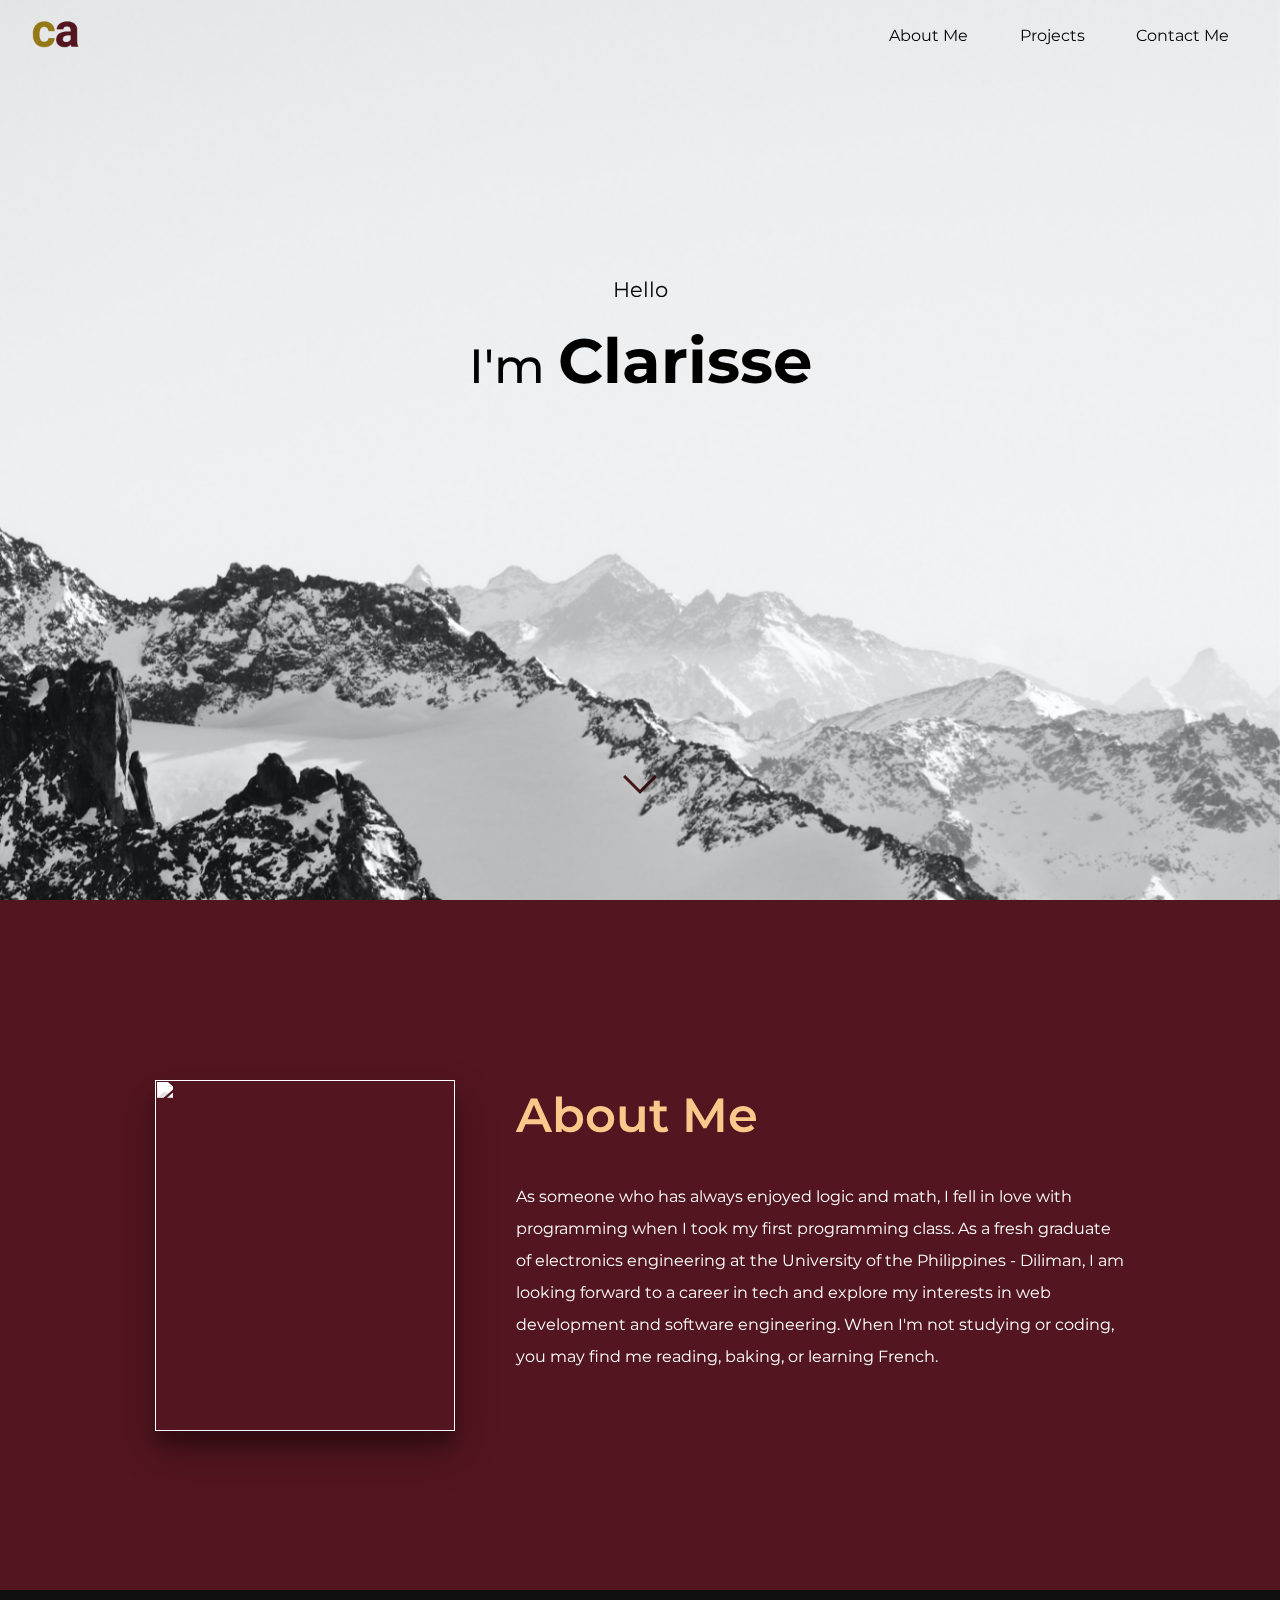
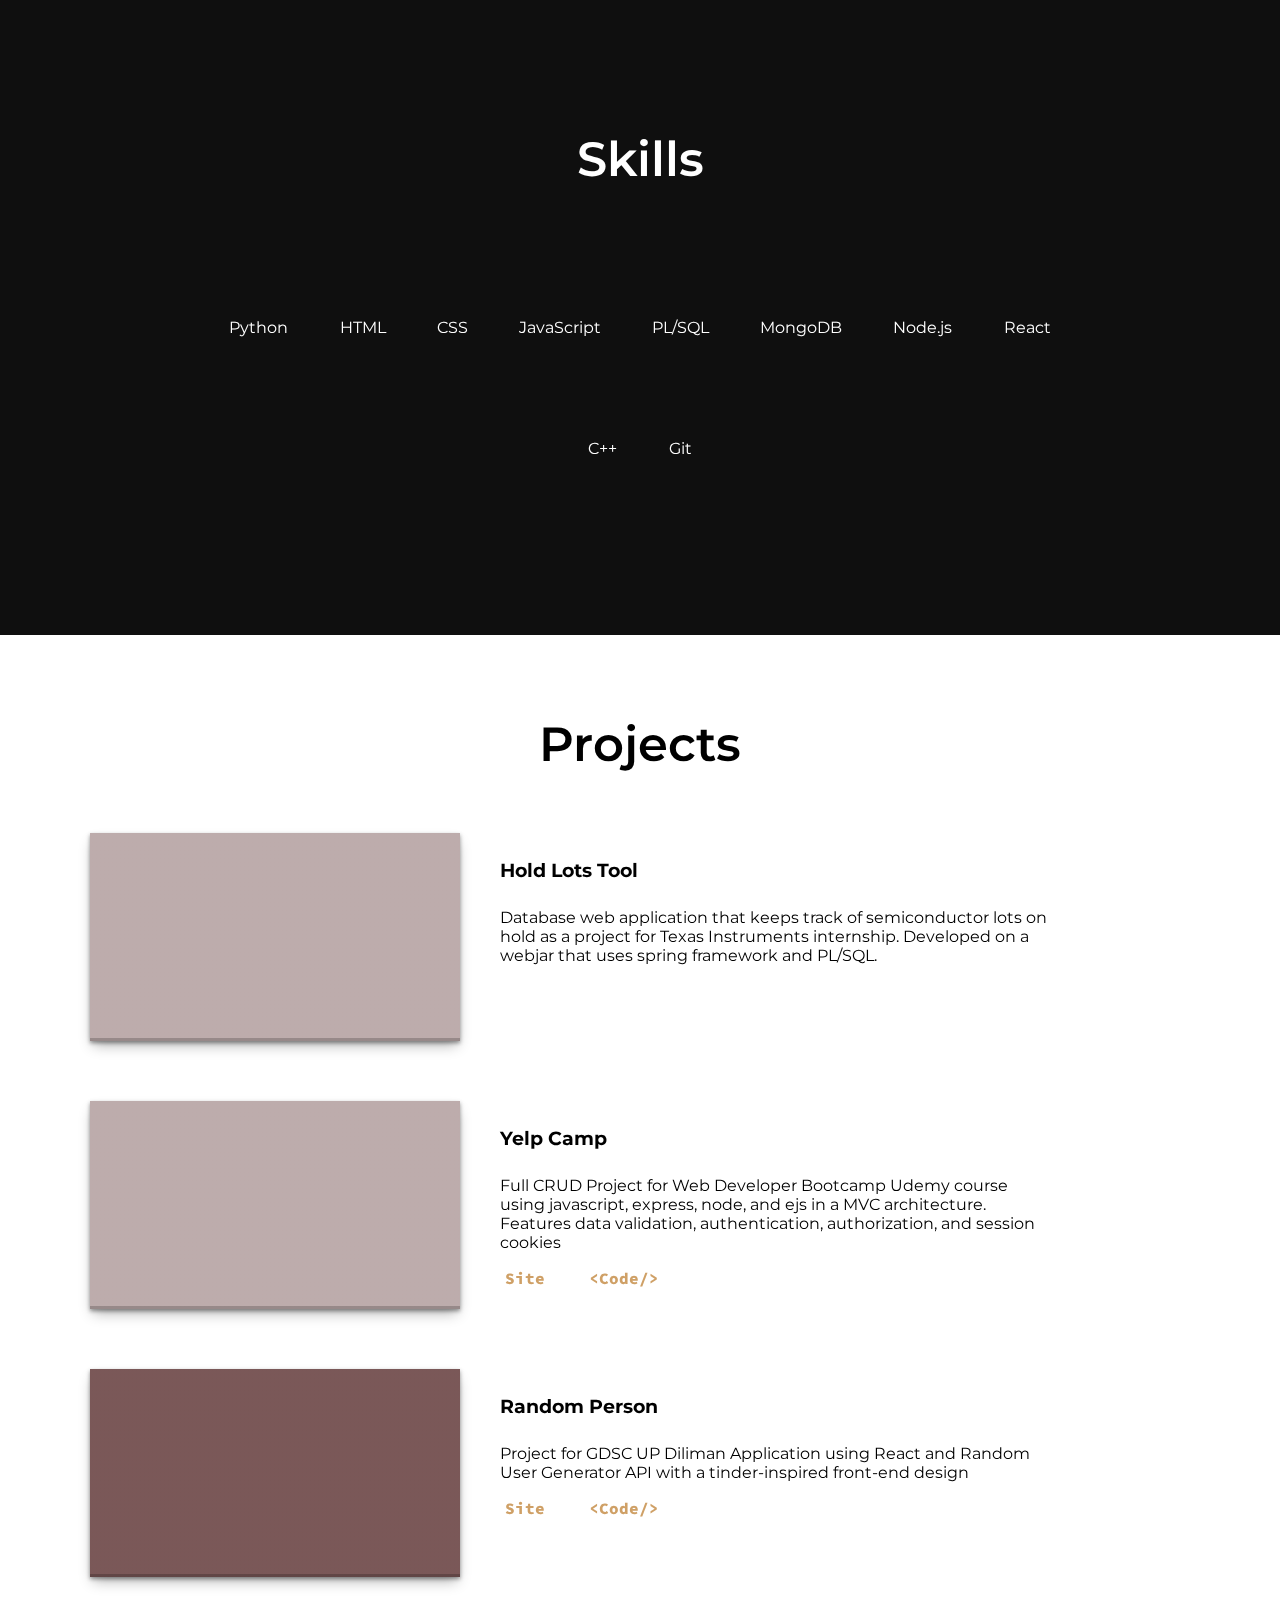
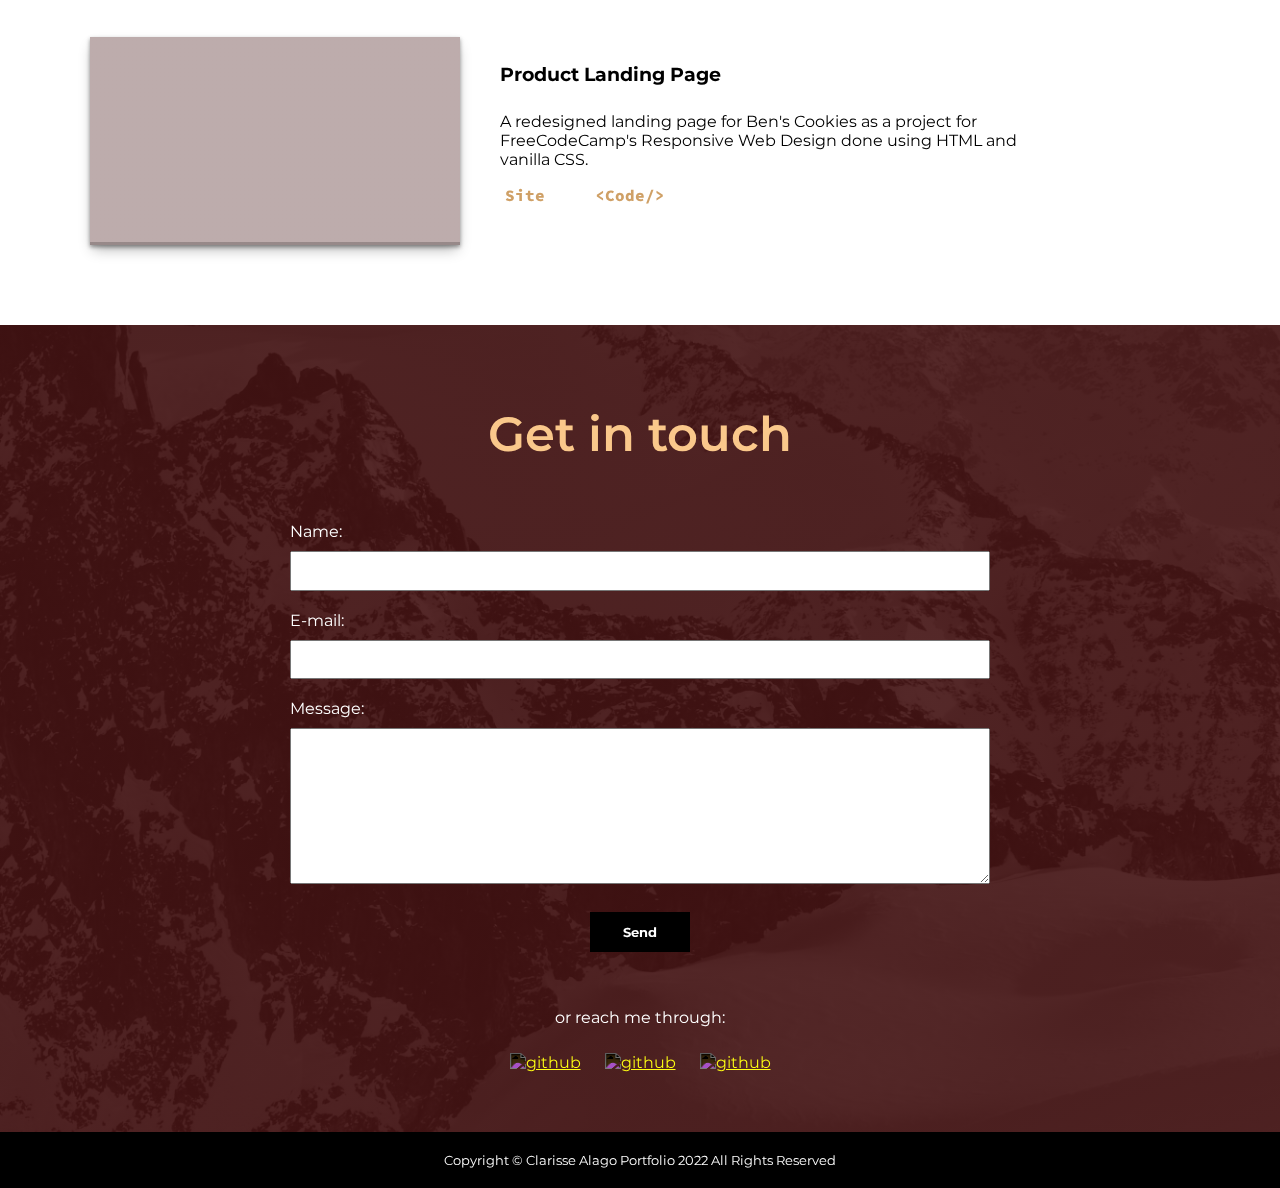
==== commit a2e123ed: "Update index.html" ====
--- a/index.html
+++ b/index.html
@@ -4,7 +4,7 @@
     <meta charset="UTF-8">
     <meta http-equiv="X-UA-Compatible" content="IE=edge">
     <meta name="viewport" content="width=device-width, initial-scale=1.0">
-    <meta name="description" content="Portfolio Website by Clarisse Alago ">
+    <meta name="description" content="Portfolio Website by Clarisse">
     <link rel="icon" href="imgs/logo.png">
     
     <link rel="stylesheet" href="style.css">
@@ -13,7 +13,7 @@
     <script src="https://unpkg.com/vue-observe-visibility/dist/vue-observe-visibility.min.js"></script>
     <link rel="stylesheet" href="https://cdnjs.cloudflare.com/ajax/libs/animate.css/3.7.2/animate.min.css">
     <link rel="stylesheet" href="animationextra.css">
-    <title>Clarisse Alago</title>
+    <title>Clariss</title>
     <script src="https://ajax.googleapis.com/ajax/libs/jquery/3.5.1/jquery.min.js"></script>
     <script src="javascript/loader.js"></script>
     <style>
@@ -45,8 +45,8 @@
         <div class="text-wrapper flex-center text-center ">
             <p>Hello</p>
             <div  v-observe-visibility="{ callback: (isVisible, entry) => isViewableNow(isVisible, entry, 'a') }" :class="{ 'visible animated fadeIn': showAnimationFor.a, 'invisible': !showAnimationFor.a }">
-            <h1 class="animate__animated animate__fadeIn" >I'm <strong>Clarisse Alago </strong></h1>
-            <h3>Aspiring <span> Software/Data Engineer </span> </h3>
+            <h1 class="animate__animated animate__fadeIn" >I'm <strong>Clarisse</strong></h1>
+            <!--<h3>Aspiring <span> Software/Data Engineer </span> </h3>-->
         </div>
         </div>
         <a href="#about-me" id="arrow"><span id="span-arrow"></span></a> 
@@ -61,7 +61,7 @@
         <div id="about-text" v-observe-visibility="{ callback: (isVisible, entry) => isViewableNow(isVisible, entry, 'a'), once:true }" :class="{ 'visible animated fadeInRight': showAnimationFor.a, 'invisible': !showAnimationFor.a }">
             <h2> About Me </h2>
             <p>
-                As someone who has always enjoyed logic and math, I fell in love with programming when I took my first programming class. Currently a graduating electronics engineering student at the University of the Philippines - Diliman, I am looking forward to a career in tech and explore my interests in web development and software engineering. When I'm not studying or coding, you may find me reading, baking, or learning French. 
+                As someone who has always enjoyed logic and math, I fell in love with programming when I took my first programming class. As a fresh graduate of electronics engineering at the University of the Philippines - Diliman, I am looking forward to a career in tech and explore my interests in web development and software engineering. When I'm not studying or coding, you may find me reading, baking, or learning French. 
             </p>
         </div>
         </div>
